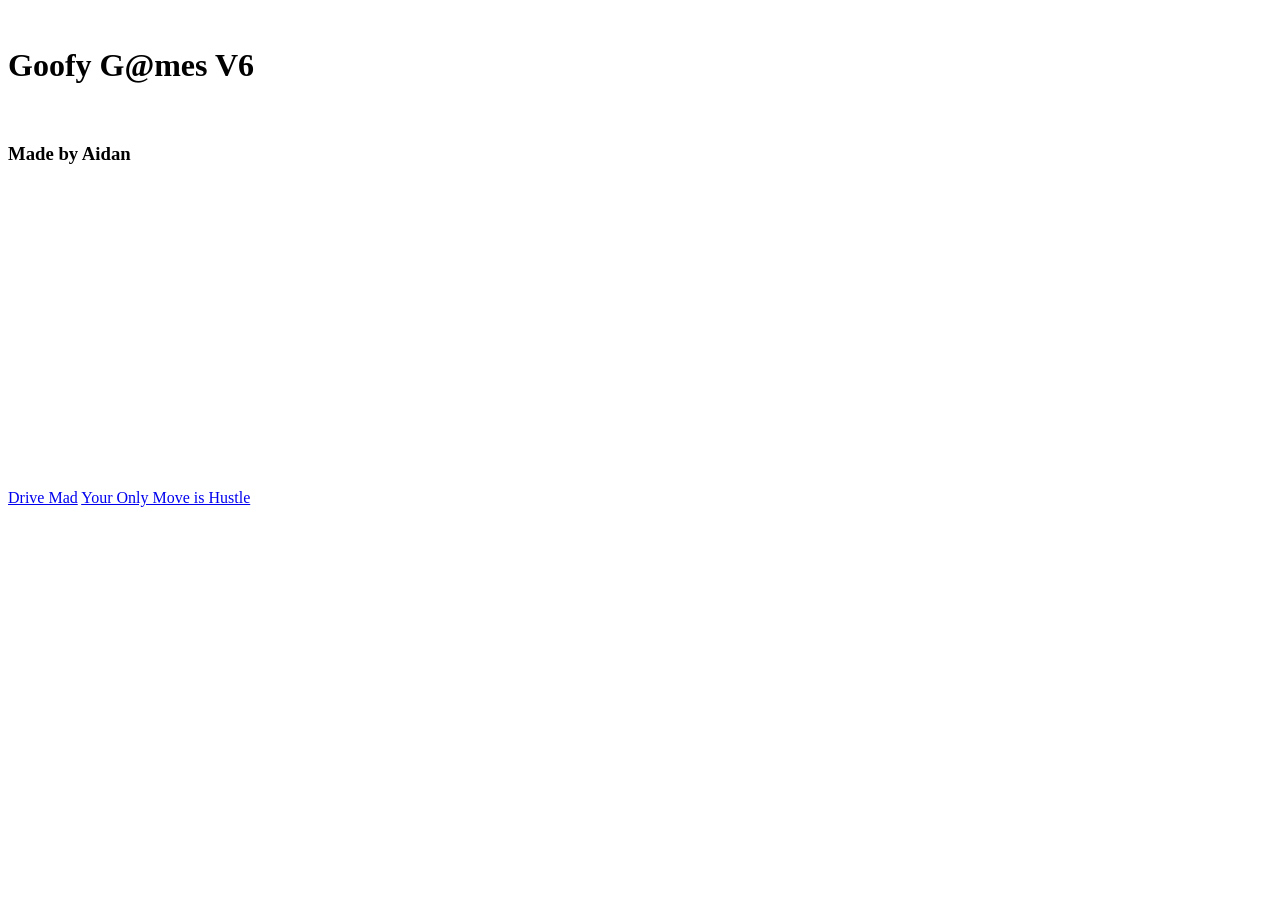
==== index.html @ 80cc96ed "Add initial index.html for Goofy G@mes V6" ====
<!DOCTYPE html>

<html>

<head>
    <link rel="stylesheet" href="main.css">
</head>
    <body>
        <br>
        <h1 class="galaxy-text center">
            Goofy G@mes V6
        </h1>
        <br>
        <h3 class="galaxy-text1 center">
            Made by Aidan
        </h3>
        <br>
        <br>
        <br>
        <br>
        <br>
        <br>
        <br>
        <br>
        <br>
        <br>
        <br>
        <br>
        <br>
        <br>
        <br>
        <br>
        <br>
        <a href="drive-mad.html" class="cookie-btn">Drive Mad</a>
        <a href="Your-Only-Move-is-Hustle/index.html" class="cookie-btn">Your Only Move is Hustle</a>
</body>
</html>
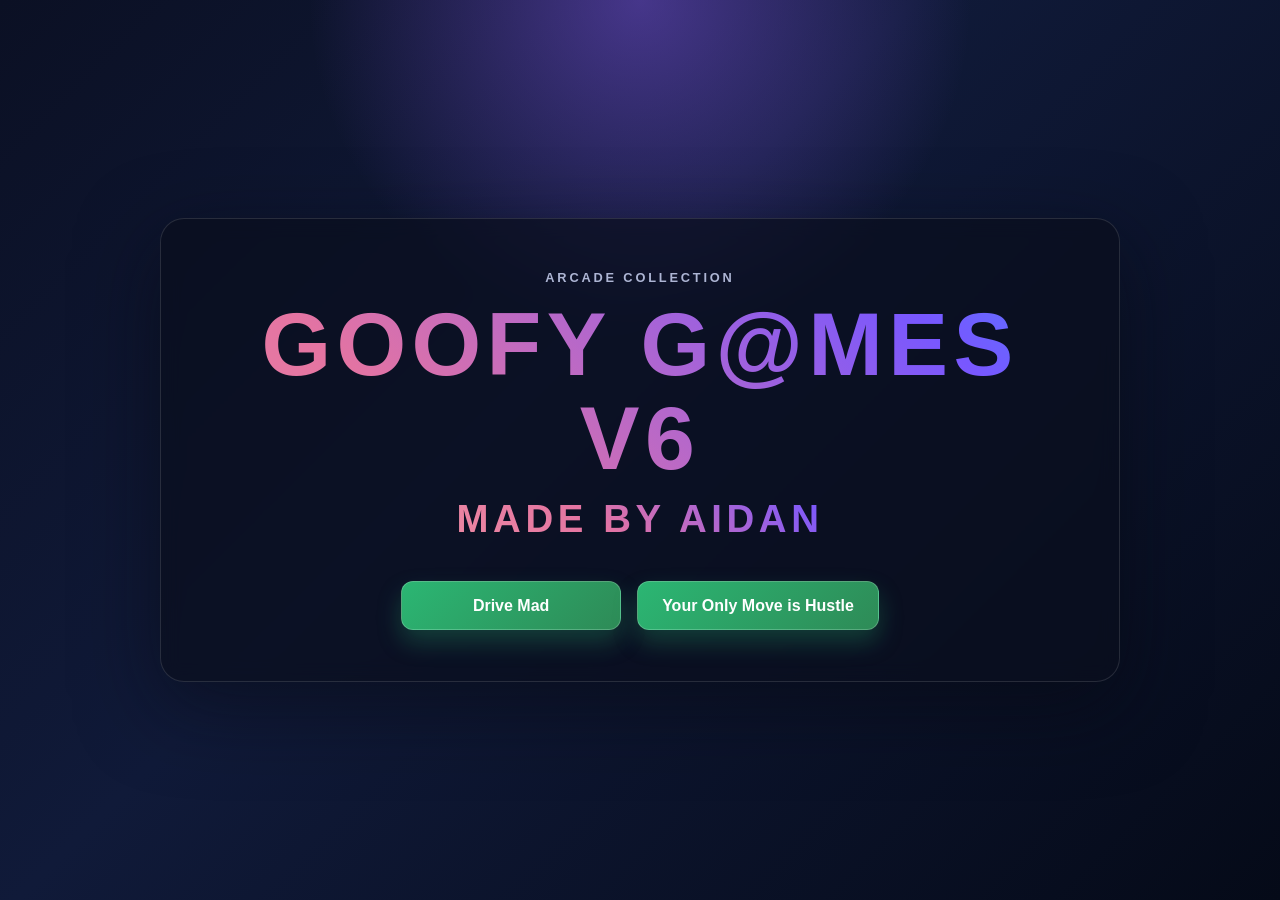
==== commit 35654be8: "commit 1a2b3c4d5e6f7g8h9i0j" ====
--- a/index.html
+++ b/index.html
@@ -1,37 +1,26 @@
 <!DOCTYPE html>
-
-<html>
+<html lang="en">
 
 <head>
+    <meta charset="UTF-8">
+    <meta name="viewport" content="width=device-width, initial-scale=1.0">
+    <title>GGV6</title>
     <link rel="stylesheet" href="main.css">
 </head>
-    <body>
-        <br>
-        <h1 class="galaxy-text center">
-            Goofy G@mes V6
-        </h1>
-        <br>
-        <h3 class="galaxy-text1 center">
-            Made by Aidan
-        </h3>
-        <br>
-        <br>
-        <br>
-        <br>
-        <br>
-        <br>
-        <br>
-        <br>
-        <br>
-        <br>
-        <br>
-        <br>
-        <br>
-        <br>
-        <br>
-        <br>
-        <br>
-        <a href="drive-mad.html" class="cookie-btn">Drive Mad</a>
-        <a href="Your-Only-Move-is-Hustle/index.html" class="cookie-btn">Your Only Move is Hustle</a>
+
+<body>
+    <main class="page-shell">
+        <header class="hero">
+            <p class="eyebrow">Arcade Collection</p>
+            <h1 class="galaxy-text">Goofy G@mes V6</h1>
+            <h2 class="galaxy-text1">Made by Aidan</h2>
+        </header>
+
+        <nav class="button-row" aria-label="Game links">
+            <a href="drive-mad.html" class="cookie-btn">Drive Mad</a>
+            <a href="Your-Only-Move-is-Hustle/index.html" class="cookie-btn">Your Only Move is Hustle</a>
+        </nav>
+    </main>
 </body>
+
 </html>
--- a/main.css
+++ b/main.css
@@ -0,0 +1,124 @@
+* {
+    box-sizing: border-box;
+}
+
+body {
+    margin: 0;
+    min-height: 100vh;
+    display: grid;
+    place-items: center;
+    padding: 2rem 1rem;
+    background:
+        radial-gradient(circle at top, rgba(138, 92, 246, 0.45), transparent 30%),
+        linear-gradient(135deg, #0b1024 0%, #101a39 42%, #050a18 100%);
+    color: #f4f7ff;
+    font-family: "Segoe UI", Tahoma, Geneva, Verdana, sans-serif;
+    text-align: center;
+}
+
+.page-shell {
+    width: min(100%, 960px);
+    padding: clamp(2rem, 4vw, 4rem);
+    border: 1px solid rgba(255, 255, 255, 0.12);
+    border-radius: 24px;
+    background: rgba(10, 15, 30, 0.72);
+    box-shadow: 0 24px 80px rgba(8, 10, 18, 0.55);
+    backdrop-filter: blur(10px);
+}
+
+.hero {
+    display: flex;
+    flex-direction: column;
+    align-items: center;
+    gap: 0.75rem;
+}
+
+.eyebrow {
+    margin: 0;
+    color: rgba(214, 222, 255, 0.8);
+    font-size: 0.8rem;
+    font-weight: 700;
+    letter-spacing: 0.22em;
+    text-transform: uppercase;
+}
+
+.galaxy-text,
+.galaxy-text1 {
+    margin: 0;
+    font-weight: 900;
+    text-transform: uppercase;
+    background: linear-gradient(45deg, #ef92a2, #e474a2, #7857ff, #00c6ff, #f6d365, #ef92a2);
+    background-size: 300% 300%;
+    -webkit-background-clip: text;
+    background-clip: text;
+    color: transparent;
+    -webkit-text-fill-color: transparent;
+    animation: galaxyShift 4s ease infinite, stellarGlow 3s ease-in-out infinite alternate;
+}
+
+.galaxy-text {
+    font-size: clamp(2.8rem, 7vw, 6rem);
+    letter-spacing: 0.06em;
+    line-height: 1.05;
+}
+
+.galaxy-text1 {
+    font-size: clamp(1.2rem, 3vw, 2.4rem);
+    letter-spacing: 0.12em;
+}
+
+@keyframes galaxyShift {
+    0% {
+        background-position: 0% 50%;
+    }
+
+    50% {
+        background-position: 100% 50%;
+    }
+
+    100% {
+        background-position: 0% 50%;
+    }
+}
+
+@keyframes stellarGlow {
+    0% {
+        filter: drop-shadow(0 0 10px rgba(120, 87, 255, 0.4));
+    }
+
+    100% {
+        filter: drop-shadow(0 0 25px rgba(0, 198, 255, 0.8));
+    }
+}
+
+.button-row {
+    margin-top: 2.5rem;
+    display: flex;
+    flex-wrap: wrap;
+    justify-content: center;
+    gap: 1rem;
+}
+
+.cookie-btn {
+    display: inline-flex;
+    align-items: center;
+    justify-content: center;
+    min-width: 220px;
+    padding: 0.9rem 1.5rem;
+    background: linear-gradient(135deg, #2bb673 0%, #2e8b57 100%);
+    color: #ffffff;
+    text-decoration: none;
+    border-radius: 12px;
+    font-weight: 700;
+    text-align: center;
+    box-shadow: 0 12px 24px rgba(43, 182, 115, 0.28);
+    border: 1px solid rgba(255, 255, 255, 0.2);
+    transition: transform 0.2s ease, box-shadow 0.2s ease, filter 0.2s ease;
+}
+
+.cookie-btn:hover,
+.cookie-btn:focus-visible {
+    transform: translateY(-2px);
+    box-shadow: 0 18px 32px rgba(43, 182, 115, 0.35);
+    filter: brightness(1.06);
+}
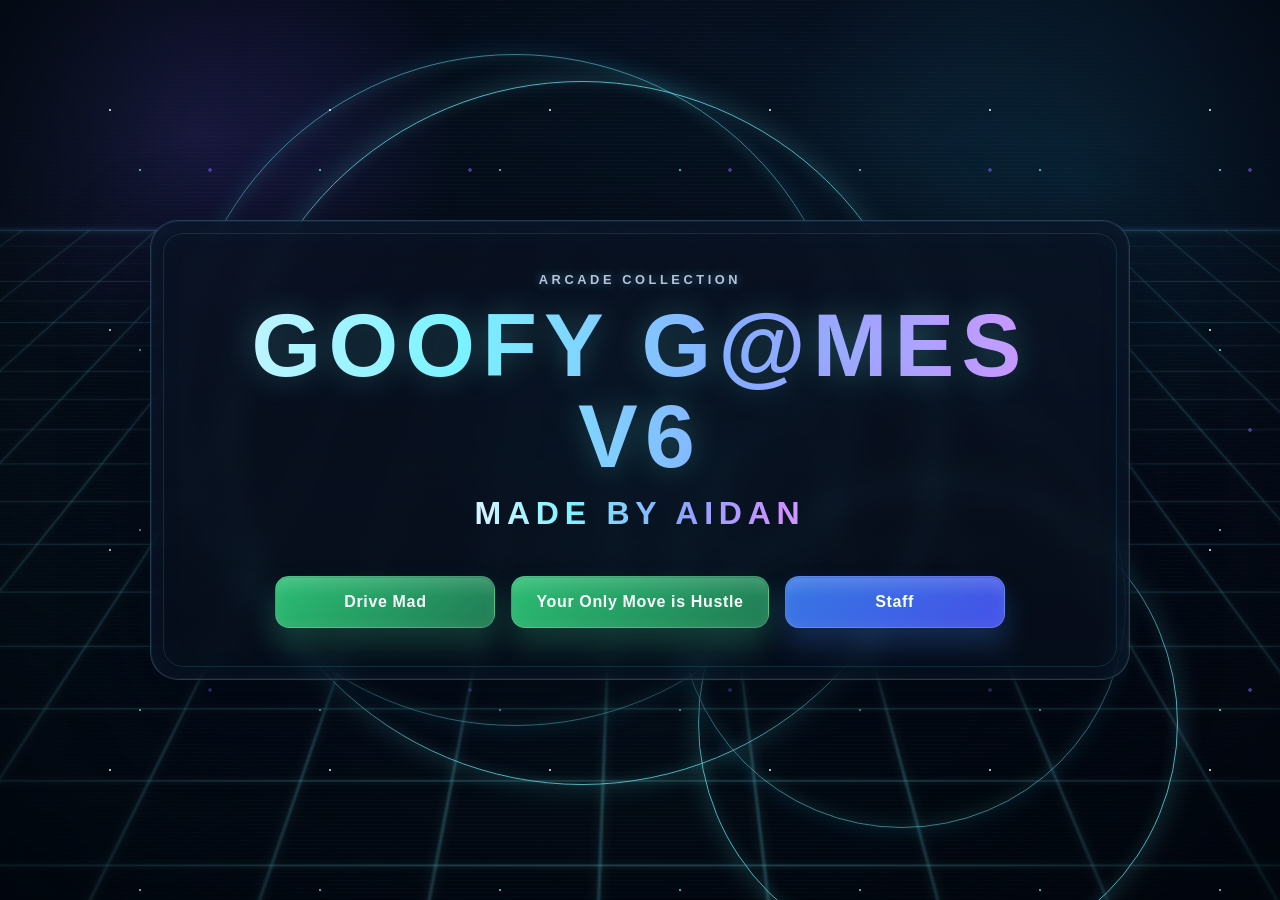
==== commit ec3baec9: "commit 1a2b3c4d5e6f7g8h9i0j1k2l3m4n5o6p7q8r9s0t" ====
--- a/index.html
+++ b/index.html
@@ -9,6 +9,18 @@
 </head>
 
 <body>
+    <div class="tron-scene" aria-hidden="true">
+        <div class="grid-layer grid-layer-back"></div>
+        <div class="grid-layer grid-layer-front"></div>
+        <div class="scanlines"></div>
+        <div class="vignette"></div>
+        <div class="holo-ring ring-one"></div>
+        <div class="holo-ring ring-two"></div>
+        <div class="pulse pulse-one"></div>
+        <div class="pulse pulse-two"></div>
+        <div class="starfield"></div>
+    </div>
+
     <main class="page-shell">
         <header class="hero">
             <p class="eyebrow">Arcade Collection</p>
@@ -19,6 +31,7 @@
         <nav class="button-row" aria-label="Game links">
             <a href="drive-mad.html" class="cookie-btn">Drive Mad</a>
             <a href="Your-Only-Move-is-Hustle/index.html" class="cookie-btn">Your Only Move is Hustle</a>
+            <a href="staff.html" class="cookie-btn staff-btn">Staff</a>
         </nav>
     </main>
 </body>
--- a/main.css
+++ b/main.css
@@ -2,44 +2,209 @@
     box-sizing: border-box;
 }
 
+:root {
+    --bg-deep: #020712;
+    --bg-mid: #09182a;
+    --bg-glow: rgba(18, 214, 255, 0.18);
+    --panel: rgba(8, 15, 30, 0.7);
+    --panel-border: rgba(140, 212, 255, 0.22);
+    --cyan: #70f7ff;
+    --blue: #2cc8ff;
+    --violet: #7b5cff;
+    --mint: #5af7d8;
+    --white: #edf9ff;
+}
+
+html, body {
+    margin: 0;
+    min-height: 100%;
+    min-height: 100vh;
+}
+
 body {
-    margin: 0;
-    min-height: 100vh;
+    position: relative;
     display: grid;
     place-items: center;
     padding: 2rem 1rem;
+    overflow: hidden;
     background:
-        radial-gradient(circle at top, rgba(138, 92, 246, 0.45), transparent 30%),
-        linear-gradient(135deg, #0b1024 0%, #101a39 42%, #050a18 100%);
-    color: #f4f7ff;
+        radial-gradient(circle at 15% 15%, rgba(123, 92, 255, 0.32), transparent 20%),
+        radial-gradient(circle at 85% 20%, rgba(44, 200, 255, 0.2), transparent 24%),
+        radial-gradient(circle at 50% 75%, rgba(90, 247, 216, 0.10), transparent 22%),
+        linear-gradient(135deg, var(--bg-deep) 0%, var(--bg-mid) 46%, #030913 100%);
+    color: var(--white);
     font-family: "Segoe UI", Tahoma, Geneva, Verdana, sans-serif;
     text-align: center;
+    letter-spacing: 0.01em;
+}
+
+body::before {
+    content: "";
+    position: fixed;
+    inset: 0;
+    background: linear-gradient(90deg, rgba(112, 247, 255, 0.06), transparent 20%, transparent 80%, rgba(123, 92, 255, 0.06));
+    pointer-events: none;
+}
+
+.tron-scene {
+    position: fixed;
+    inset: 0;
+    z-index: 0;
+    overflow: hidden;
+    background:
+        radial-gradient(circle at center, rgba(18, 214, 255, 0.10), transparent 28%),
+        linear-gradient(180deg, rgba(3, 8, 18, 0.2), rgba(2, 6, 14, 0.9));
+    perspective: 1800px;
+}
+
+.grid-layer {
+    position: absolute;
+    inset: -24% -8% -14%;
+    border: 1px solid rgba(112, 247, 255, 0.20);
+    background:
+        linear-gradient(rgba(112, 247, 255, 0.20) 1px, transparent 1px),
+        linear-gradient(90deg, rgba(112, 247, 255, 0.20) 1px, transparent 1px);
+    background-size: 52px 52px;
+    box-shadow:
+        inset 0 0 28px rgba(112, 247, 255, 0.12),
+        0 0 15px rgba(44, 200, 255, 0.15),
+        0 0 28px rgba(123, 92, 255, 0.12);
+    transform-origin: center center;
+    transform: rotateX(70deg) translateY(28%) scale(1.8);
+}
+
+.grid-layer-back {
+    opacity: 0.72;
+    filter: blur(1.5px);
+    animation: gridPulse 14s ease-in-out infinite alternate;
+}
+
+.grid-layer-front {
+    opacity: 0.96;
+    filter: drop-shadow(0 0 18px rgba(112, 247, 255, 0.32));
+    animation: gridDrift 18s ease-in-out infinite;
+}
+
+.scanlines {
+    position: absolute;
+    inset: 0;
+    background: repeating-linear-gradient(
+        to bottom,
+        rgba(255, 255, 255, 0.02),
+        rgba(255, 255, 255, 0.02) 1px,
+        transparent 1px,
+        transparent 4px
+    );
+    opacity: 0.55;
+    mix-blend-mode: screen;
+}
+
+.vignette {
+    position: absolute;
+    inset: 0;
+    background: radial-gradient(circle at center, transparent 55%, rgba(1, 5, 12, 0.7) 100%);
+}
+
+.starfield {
+    position: absolute;
+    inset: 0;
+    background-image:
+        radial-gradient(circle, rgba(255,255,255,0.85) 1.1px, transparent 1.4px),
+        radial-gradient(circle, rgba(112,247,255,0.8) 1px, transparent 1.3px),
+        radial-gradient(circle, rgba(123,92,255,0.7) 1.5px, transparent 2px);
+    background-size: 220px 220px, 180px 180px, 260px 260px;
+    background-position: 0 0, 50px 80px, 80px 40px;
+    opacity: 0.85;
+    animation: starShift 24s linear infinite alternate;
+}
+
+.holo-ring {
+    position: absolute;
+    border: 1px solid rgba(112, 247, 255, 0.5);
+    border-radius: 50%;
+    box-shadow: inset 0 0 20px rgba(112, 247, 255, 0.13), 0 0 25px rgba(44, 200, 255, 0.15);
+}
+
+.ring-one {
+    width: 42rem;
+    height: 42rem;
+    left: 14%;
+    top: 6%;
+    animation: orbit 16s ease-in-out infinite alternate;
+}
+
+.ring-two {
+    width: 28rem;
+    height: 28rem;
+    right: 12%;
+    bottom: 8%;
+    animation: orbit 18s ease-in-out infinite alternate-reverse;
+}
+
+.pulse {
+    position: absolute;
+    border: 1px solid rgba(112, 247, 255, 0.72);
+    border-radius: 50%;
+    box-shadow: 0 0 30px rgba(112, 247, 255, 0.20), inset 0 0 18px rgba(112, 247, 255, 0.12);
+    animation: pulseOrbit 9s ease-in-out infinite alternate;
+}
+
+.pulse-one {
+    width: 44rem;
+    height: 44rem;
+    left: 18%;
+    top: 9%;
+}
+
+.pulse-two {
+    width: 30rem;
+    height: 30rem;
+    right: 8%;
+    bottom: -7%;
+    animation-delay: 2s;
 }
 
 .page-shell {
-    width: min(100%, 960px);
+    position: relative;
+    z-index: 1;
+    width: min(100%, 980px);
     padding: clamp(2rem, 4vw, 4rem);
-    border: 1px solid rgba(255, 255, 255, 0.12);
-    border-radius: 24px;
-    background: rgba(10, 15, 30, 0.72);
-    box-shadow: 0 24px 80px rgba(8, 10, 18, 0.55);
-    backdrop-filter: blur(10px);
+    border: 1px solid var(--panel-border);
+    border-radius: 28px;
+    background: linear-gradient(180deg, rgba(9, 16, 32, 0.82), rgba(8, 14, 28, 0.62));
+    box-shadow:
+        0 22px 80px rgba(2, 7, 18, 0.72),
+        inset 0 0 0 1px rgba(255,255,255,0.05),
+        inset 0 0 38px rgba(72, 165, 255, 0.06);
+    backdrop-filter: blur(12px);
+    -webkit-backdrop-filter: blur(12px);
+}
+
+.page-shell::before {
+    content: "";
+    position: absolute;
+    inset: 12px;
+    border: 1px solid rgba(112, 247, 255, 0.12);
+    border-radius: 20px;
+    pointer-events: none;
 }
 
 .hero {
+    position: relative;
     display: flex;
     flex-direction: column;
     align-items: center;
-    gap: 0.75rem;
+    gap: 0.8rem;
 }
 
 .eyebrow {
     margin: 0;
-    color: rgba(214, 222, 255, 0.8);
+    color: rgba(214, 222, 255, 0.85);
     font-size: 0.8rem;
-    font-weight: 700;
-    letter-spacing: 0.22em;
+    font-weight: 800;
+    letter-spacing: 0.28em;
     text-transform: uppercase;
+    text-shadow: 0 0 10px rgba(112, 247, 255, 0.4);
 }
 
 .galaxy-text,
@@ -47,24 +212,25 @@
     margin: 0;
     font-weight: 900;
     text-transform: uppercase;
-    background: linear-gradient(45deg, #ef92a2, #e474a2, #7857ff, #00c6ff, #f6d365, #ef92a2);
-    background-size: 300% 300%;
+    background: linear-gradient(90deg, #d7f3ff 0%, #7ef4ff 13%, #89a6ff 28%, #d28fff 43%, #7ef4ff 55%, #8af7d6 68%, #d7f3ff 100%);
+    background-size: 220% 220%;
     -webkit-background-clip: text;
     background-clip: text;
     color: transparent;
     -webkit-text-fill-color: transparent;
-    animation: galaxyShift 4s ease infinite, stellarGlow 3s ease-in-out infinite alternate;
+    animation: galaxyShift 6s ease infinite, stellarGlow 3s ease-in-out infinite alternate;
 }
 
 .galaxy-text {
     font-size: clamp(2.8rem, 7vw, 6rem);
-    letter-spacing: 0.06em;
-    line-height: 1.05;
+    letter-spacing: 0.08em;
+    line-height: 1.02;
+    text-shadow: 0 0 30px rgba(112, 247, 255, 0.26);
 }
 
 .galaxy-text1 {
-    font-size: clamp(1.2rem, 3vw, 2.4rem);
-    letter-spacing: 0.12em;
+    font-size: clamp(1.1rem, 2.5vw, 2rem);
+    letter-spacing: 0.18em;
 }
 
 @keyframes galaxyShift {
@@ -83,16 +249,72 @@
 
 @keyframes stellarGlow {
     0% {
-        filter: drop-shadow(0 0 10px rgba(120, 87, 255, 0.4));
-    }
-
-    100% {
-        filter: drop-shadow(0 0 25px rgba(0, 198, 255, 0.8));
+        filter: drop-shadow(0 0 10px rgba(126, 244, 255, 0.25));
+    }
+
+    100% {
+        filter: drop-shadow(0 0 26px rgba(122, 95, 255, 0.75));
+    }
+}
+
+@keyframes gridDrift {
+    0%, 100% {
+        transform: rotateX(72deg) translateY(28%) scale(1.8) translateX(-10px);
+    }
+
+    50% {
+        transform: rotateX(72deg) translateY(24%) scale(2.0) translateX(12px);
+    }
+}
+
+@keyframes gridPulse {
+    0% {
+        transform: rotateX(70deg) translateY(30%) scale(1.7);
+        opacity: 0.45;
+    }
+
+    100% {
+        transform: rotateX(70deg) translateY(24%) scale(2.15);
+        opacity: 0.95;
+    }
+}
+
+@keyframes pulseOrbit {
+    0% {
+        transform: scale(0.92);
+        opacity: 0.35;
+    }
+
+    100% {
+        transform: scale(1.08);
+        opacity: 0.82;
+    }
+}
+
+@keyframes orbit {
+    0% {
+        transform: scale(0.95) rotate(0deg);
+        opacity: 0.4;
+    }
+
+    100% {
+        transform: scale(1.08) rotate(12deg);
+        opacity: 0.9;
+    }
+}
+
+@keyframes starShift {
+    0% {
+        transform: translate3d(0, 0, 0) scale(1);
+    }
+
+    100% {
+        transform: translate3d(-18px, 12px, 0) scale(1.12);
     }
 }
 
 .button-row {
-    margin-top: 2.5rem;
+    margin-top: 2.75rem;
     display: flex;
     flex-wrap: wrap;
     justify-content: center;
@@ -100,25 +322,60 @@
 }
 
 .cookie-btn {
+    position: relative;
     display: inline-flex;
     align-items: center;
     justify-content: center;
     min-width: 220px;
-    padding: 0.9rem 1.5rem;
-    background: linear-gradient(135deg, #2bb673 0%, #2e8b57 100%);
-    color: #ffffff;
+    padding: 1rem 1.5rem;
+    background: linear-gradient(135deg, rgba(45, 200, 120, 0.95), rgba(34, 130, 88, 0.95));
+    color: #f7fffc;
     text-decoration: none;
+    border-radius: 14px;
+    font-weight: 800;
+    letter-spacing: 0.04em;
+    text-align: center;
+    border: 1px solid rgba(255, 255, 255, 0.18);
+    box-shadow: 0 16px 28px rgba(46, 182, 121, 0.25), inset 0 0 18px rgba(255,255,255,0.08);
+    transition: transform 0.2s ease, box-shadow 0.2s ease, filter 0.2s ease;
+}
+
+.staff-btn {
+    background: linear-gradient(135deg, rgba(59, 130, 246, 0.92), rgba(76, 90, 255, 0.9));
+    box-shadow: 0 16px 28px rgba(59, 130, 246, 0.25), inset 0 0 18px rgba(255,255,255,0.08);
+}
+
+.cookie-btn::before {
+    content: "";
+    position: absolute;
+    inset: 1px;
     border-radius: 12px;
-    font-weight: 700;
-    text-align: center;
-    box-shadow: 0 12px 24px rgba(43, 182, 115, 0.28);
-    border: 1px solid rgba(255, 255, 255, 0.2);
-    transition: transform 0.2s ease, box-shadow 0.2s ease, filter 0.2s ease;
+    background: linear-gradient(180deg, rgba(255,255,255,0.12), transparent 40%);
+    pointer-events: none;
 }
 
 .cookie-btn:hover,
 .cookie-btn:focus-visible {
-    transform: translateY(-2px);
-    box-shadow: 0 18px 32px rgba(43, 182, 115, 0.35);
-    filter: brightness(1.06);
-}
+    transform: translateY(-2px) scale(1.01);
+    box-shadow: 0 20px 38px rgba(46, 182, 121, 0.32);
+    filter: brightness(1.08);
+}
+
+@media (max-width: 640px) {
+    body {
+        padding: 1rem 0.75rem;
+    }
+
+    .page-shell {
+        border-radius: 20px;
+        padding: 1.5rem 1rem;
+    }
+
+    .button-row {
+        flex-direction: column;
+    }
+
+    .cookie-btn {
+        width: 100%;
+    }
+}
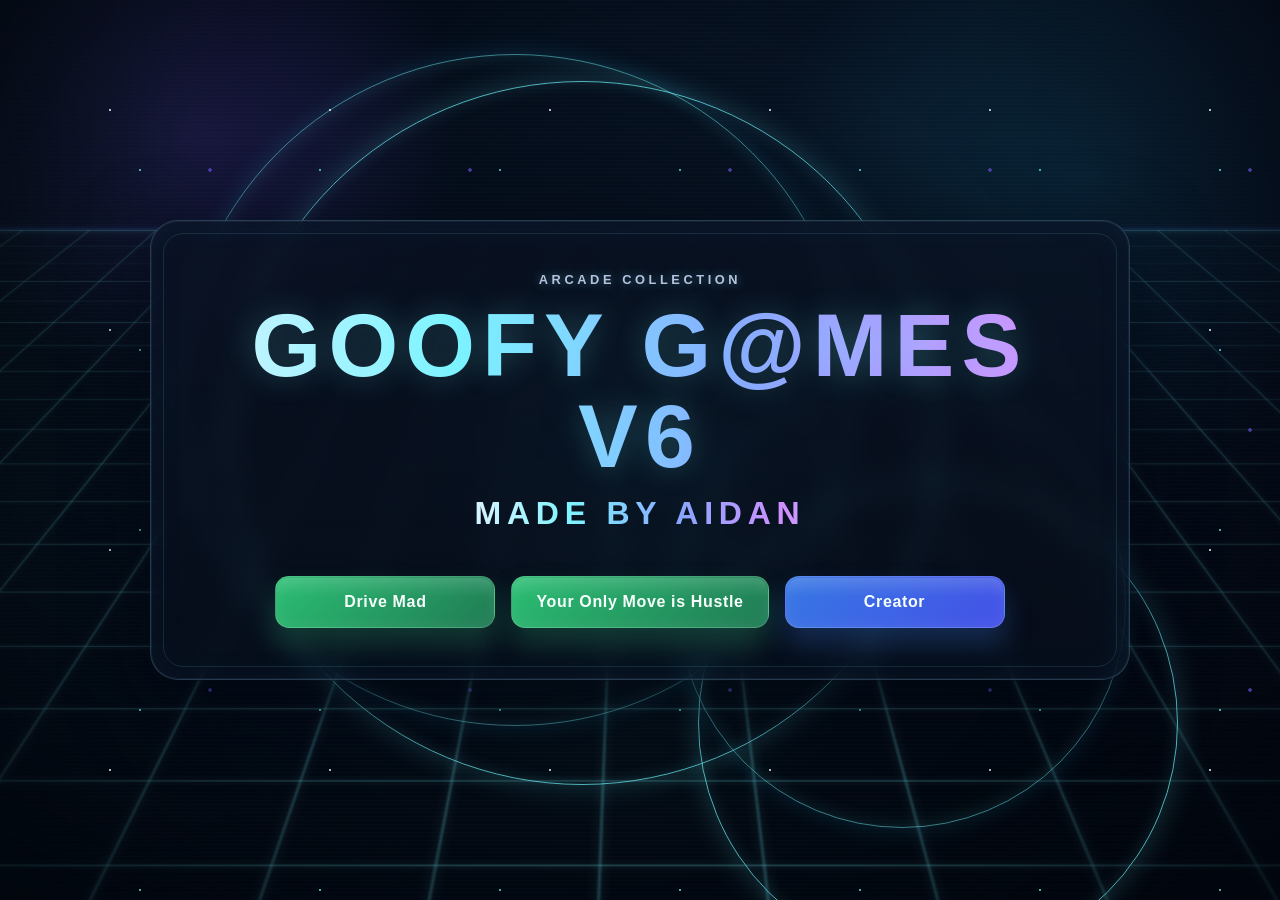
==== commit 5a5cf8b5: "commit 1a2b3c4d5e6f7g8h9i0j1k2l3m4n5o6p7q8r9s0t" ====
--- a/index.html
+++ b/index.html
@@ -31,7 +31,7 @@
         <nav class="button-row" aria-label="Game links">
             <a href="drive-mad.html" class="cookie-btn">Drive Mad</a>
             <a href="Your-Only-Move-is-Hustle/index.html" class="cookie-btn">Your Only Move is Hustle</a>
-            <a href="staff.html" class="cookie-btn staff-btn">Staff</a>
+            <a href="staff.html" class="cookie-btn staff-btn">Creator</a>
         </nav>
     </main>
 </body>
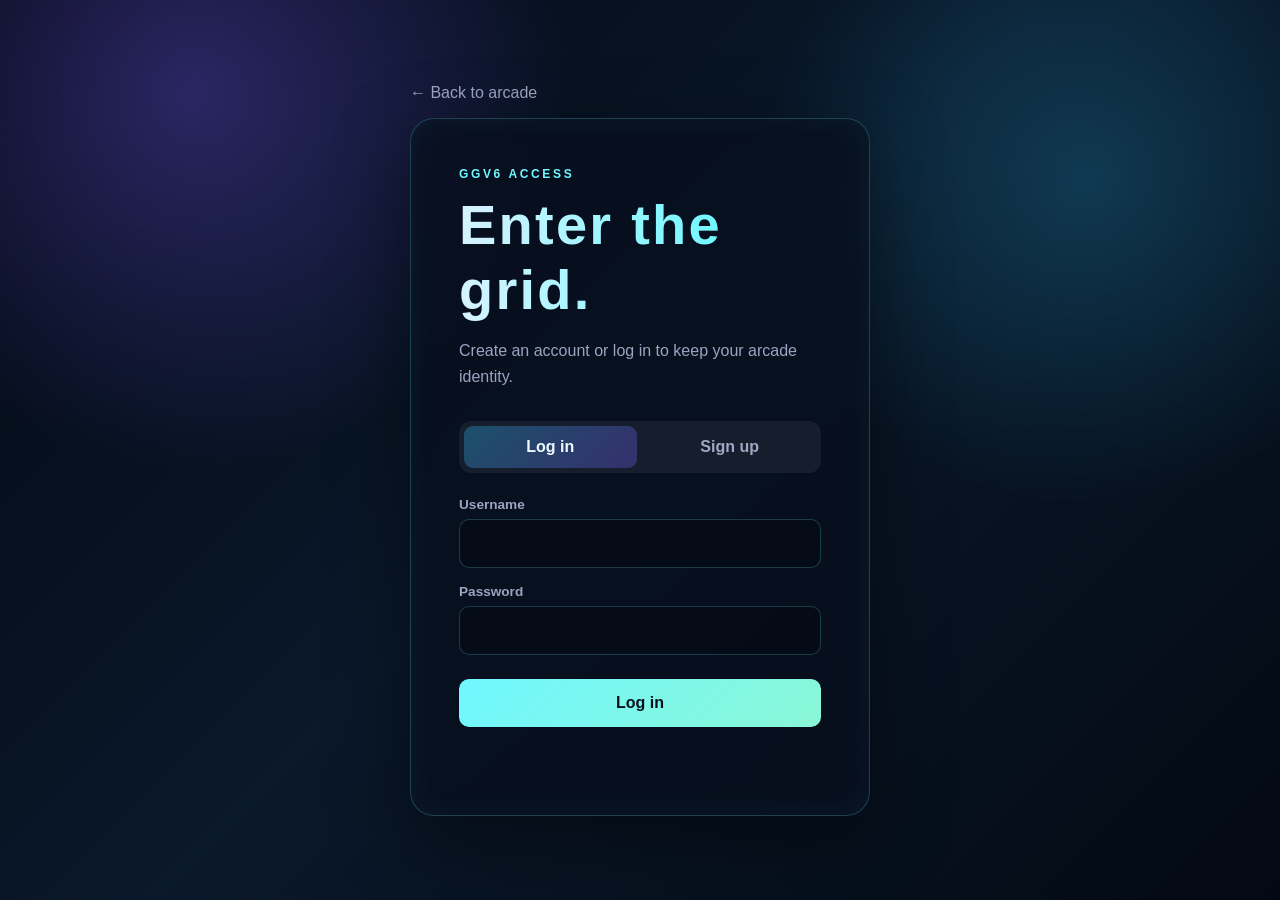
==== commit 69e3f51e: "commit 1a2b3c4d5e6f7g8h9i0j" ====
--- a/index.html
+++ b/index.html
@@ -32,8 +32,11 @@
             <a href="drive-mad.html" class="cookie-btn">Drive Mad</a>
             <a href="Your-Only-Move-is-Hustle/index.html" class="cookie-btn">Your Only Move is Hustle</a>
             <a href="staff.html" class="cookie-btn staff-btn">Creator</a>
+            <a href="chat.html" class="cookie-btn chat-btn">Staff Chat</a>
+            <a href="auth.html" class="cookie-btn account-btn">Log in / Sign up</a>
         </nav>
     </main>
+    <script src="auth-guard.js"></script>
 </body>
 
 </html>
